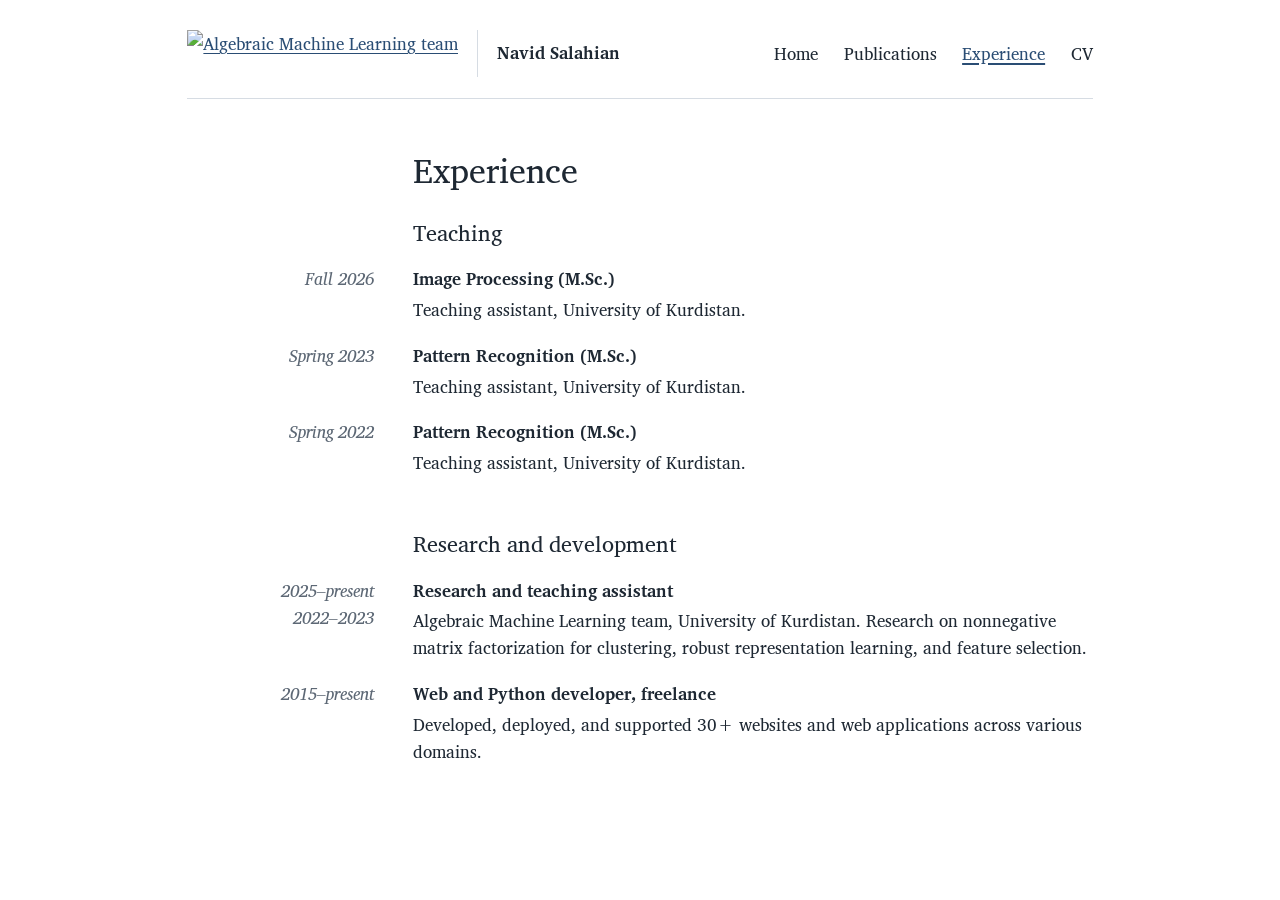
==== experience.html @ 25f6cfd6 "Add files via upload Add academic website" ====
<!doctype html>
<html lang="en">
<head>
  <meta charset="utf-8">
  <meta name="viewport" content="width=device-width, initial-scale=1">
  <title>Experience | Navid Salahian</title>
  <meta name="description" content="Navid Salahian is a machine learning researcher at the University of Kurdistan working on representation learning, nonnegative matrix factorization, and deep learning.">
  <link rel="preconnect" href="https://fonts.googleapis.com">
  <link rel="preconnect" href="https://fonts.gstatic.com" crossorigin>
  <link rel="stylesheet" href="https://fonts.googleapis.com/css2?family=Charis+SIL:ital,wght@0,400;0,700;1,400;1,700&amp;display=swap">
  <link rel="stylesheet" href="assets/css/style.css">
</head>
<body>
  <a class="skip-link" href="#main">Skip to content</a>
  <div class="page">
    <header class="site-header">
      <div class="site-brand">
          <a class="brand-logo" href="https://amlteams.github.io/">
          <img src="https://amlteams.github.io/assets/imgs/AML3.svg" alt="Algebraic Machine Learning team" height="44">
        </a>
        <a class="site-title" href="index.html">Navid Salahian</a>
      </div>
      <nav class="site-nav" aria-label="Main">
        <ul>
          <li><a href="index.html">Home</a></li>
          <li><a href="publications.html">Publications</a></li>
          <li><a href="experience.html" aria-current="page">Experience</a></li>
          <li><a href="files/Navid_Salahian_CV.pdf">CV</a></li>
        </ul>
      </nav>
    </header>

    <main id="main">
      <section class="section section--page-title" aria-labelledby="page-title">
        <h1 class="section__title" id="page-title">Experience</h1>
      </section>

      <section class="section" aria-labelledby="teaching-title">
        <h2 class="section__title" id="teaching-title">Teaching</h2>
        <ul class="entries">
          <li class="entry">
            <p class="entry__label">Fall 2026</p>
            <div class="entry__body">
              <p class="entry__title">Image Processing (M.Sc.)</p>
              <p>Teaching assistant, University of Kurdistan.</p>
            </div>
          </li>
          <li class="entry">
            <p class="entry__label">Spring 2023</p>
            <div class="entry__body">
              <p class="entry__title">Pattern Recognition (M.Sc.)</p>
              <p>Teaching assistant, University of Kurdistan.</p>
            </div>
          </li>
          <li class="entry">
            <p class="entry__label">Spring 2022</p>
            <div class="entry__body">
              <p class="entry__title">Pattern Recognition (M.Sc.)</p>
              <p>Teaching assistant, University of Kurdistan.</p>
            </div>
          </li>
        </ul>
      </section>

      <section class="section" aria-labelledby="work-title">
        <h2 class="section__title" id="work-title">Research and development</h2>
        <ul class="entries">
          <li class="entry">
            <p class="entry__label">2025–present<br>2022–2023</p>
            <div class="entry__body">
              <p class="entry__title">Research and teaching assistant</p>
              <p>Algebraic Machine Learning team, University of Kurdistan. Research on nonnegative matrix factorization for clustering, robust representation learning, and feature selection.</p>
            </div>
          </li>
          <li class="entry">
            <p class="entry__label">2015–present</p>
            <div class="entry__body">
              <p class="entry__title">Web and Python developer, freelance</p>
              <p>Developed, deployed, and supported 30+ websites and web applications across various domains.</p>
            </div>
          </li>
        </ul>
      </section>
    </main>

  </div>

  <script src="https://code.jquery.com/jquery-3.7.1.min.js" crossorigin="anonymous"></script>
  <script src="assets/js/data.js"></script>
  <script src="assets/js/site.js"></script>
</body>
</html>
---- assets/css/style.css ----
/* Navid Salahian — academic site
   One typeface (Charis SIL), CV blue as the only accent,
   a margin column for labels, and the papers-by-topics matrix as the one visual element. */

:root {
  --paper: #ffffff;
  --ink: #1e2833;
  --muted: #5d6875;
  --rule: #d6dce3;
  --accent: #2a4d74;
  --accent-visited: #57477a;
  --tint: #edf1f6;

  --side: 11rem;
  --gap: 2.25rem;
  --measure: 40rem;
}

*,
*::before,
*::after {
  box-sizing: border-box;
}

html {
  font-size: 106.25%; /* 17px */
  -webkit-text-size-adjust: 100%;
}

body {
  margin: 0;
  background: var(--paper);
  color: var(--ink);
  font-family: "Charis SIL", Charter, "Bitstream Charter", "Sitka Text", Cambria, Georgia, serif;
  line-height: 1.6;
  font-variant-numeric: oldstyle-nums;
  text-rendering: optimizeLegibility;
}

p {
  margin: 0 0 0.75rem;
}

img {
  max-width: 100%;
  height: auto;
  display: block;
}

a {
  color: var(--accent);
  text-decoration: underline;
  text-decoration-thickness: 1px;
  text-underline-offset: 0.18em;
}

a:visited {
  color: var(--accent-visited);
}

a:hover {
  text-decoration-thickness: 2px;
}

a:focus-visible,
button:focus-visible {
  outline: 2px solid var(--accent);
  outline-offset: 2px;
}

em {
  font-style: italic;
}

h1,
h2 {
  font-weight: 400;
  line-height: 1.2;
  margin: 0;
}

.visually-hidden {
  position: absolute !important;
  width: 1px;
  height: 1px;
  overflow: hidden;
  clip: rect(0 0 0 0);
  white-space: nowrap;
}

.skip-link {
  position: absolute;
  left: 1rem;
  top: -3rem;
  background: var(--paper);
  padding: 0.25rem 0.5rem;
}

.skip-link:focus {
  top: 1rem;
}

/* Page frame */

.page {
  max-width: calc(var(--side) + var(--gap) + var(--measure) + 3rem);
  margin: 0 auto;
  padding: 0 1.5rem 4rem;
}

.site-header {
  display: flex;
  flex-wrap: wrap;
  align-items: center;
  gap: 0.5rem 1.5rem;
  padding: 1.75rem 0 1.25rem;
  margin-bottom: 3rem;
  border-bottom: 1px solid var(--rule);
}

.site-brand {
  display: flex;
  align-items: center;
  gap: 1.1rem;
}

.brand-logo img {
  display: block;
  height: 2.75rem;
  width: auto;
}

.site-brand .site-title {
  padding-left: 1.1rem;
  border-left: 1px solid var(--rule);
  line-height: 2.75rem;
}

.site-title {
  color: var(--ink);
  text-decoration: none;
  font-weight: 700;
}

.site-title:visited {
  color: var(--ink);
}

.site-nav {
  margin-left: auto;
}

.site-nav ul {
  display: flex;
  flex-wrap: wrap;
  gap: 0.25rem 1.5rem;
  list-style: none;
  margin: 0;
  padding: 0;
}

.site-nav a,
.site-nav a:visited {
  color: var(--ink);
  text-decoration: none;
}

.site-nav a:hover {
  color: var(--accent);
  text-decoration: underline;
}

.site-nav a[aria-current="page"] {
  color: var(--accent);
  text-decoration: underline;
  text-decoration-thickness: 2px;
}

/* Margin-column grid (mirrors the CV layout) */

.section {
  margin: 0 0 3.25rem;
}

.section__title,
.section__body {
  margin-left: calc(var(--side) + var(--gap));
}

.section__title {
  margin-bottom: 1.1rem;
}

h2.section__title {
  font-size: 1.3rem;
}

h1.section__title {
  font-size: 2rem;
}

.section--page-title {
  margin-bottom: 1.75rem;
}

.entries {
  list-style: none;
  margin: 0;
  padding: 0;
}

.entry {
  display: grid;
  grid-template-columns: var(--side) minmax(0, 1fr);
  column-gap: var(--gap);
}

.entries .entry + .entry {
  margin-top: 1.1rem;
}

.entry__label {
  margin: 0;
  text-align: right;
  color: var(--muted);
  font-style: italic;
}

.entry__body {
  max-width: var(--measure);
}

.entry__body > p:last-child {
  margin-bottom: 0;
}

.entry__title {
  font-weight: 700;
  margin-bottom: 0.2rem;
}

.note {
  color: var(--muted);
  max-width: var(--measure);
}

/* Intro */

.intro {
  margin-bottom: 3.25rem;
}

.portrait {
  width: 100%;
  background: var(--tint);
}

.intro h1 {
  font-size: 2.35rem;
  margin-bottom: 0.3rem;
}

.role {
  color: var(--muted);
  font-style: italic;
  margin-bottom: 1.25rem;
}

.contact {
  display: flex;
  flex-wrap: wrap;
  gap: 0.25rem 1.5rem;
  list-style: none;
  margin: 1.25rem 0 0;
  padding: 0;
}

/* Papers-by-topics matrix */

.matrix-wrap {
  overflow-x: auto;
  margin: 1.25rem 0 1rem;
  padding-bottom: 0.25rem;
}

.matrix {
  border-collapse: separate;
  border-spacing: 0;
  font-variant-numeric: lining-nums tabular-nums;
}

.matrix__corner {
  border: 0;
}

.matrix thead th {
  vertical-align: bottom;
  padding: 0 0 0.5rem;
  font-weight: 400;
}

.matrix .topic {
  display: block;
  margin: 0 auto;
  writing-mode: vertical-rl;
  transform: rotate(180deg);
  padding: 0.3rem 0.35rem;
  border: 0;
  background: none;
  font: inherit;
  font-size: 0.875rem;
  line-height: 1.2;
  text-align: left;
  color: var(--ink);
  text-decoration: none;
  white-space: nowrap;
  cursor: pointer;
}

.matrix a.topic:visited {
  color: var(--ink);
}

.matrix .topic:hover {
  color: var(--accent);
  text-decoration: underline;
  text-underline-offset: 0.18em;
}

.matrix .topic[aria-pressed="true"] {
  color: var(--accent);
  font-weight: 700;
}

.matrix tbody th,
.matrix__corner {
  position: sticky; /* paper names stay visible when the matrix scrolls on small screens */
  left: 0;
  z-index: 1;
  background: var(--paper);
}

.matrix tbody th {
  padding: 0 1rem 0 0;
  text-align: right;
  font-weight: 400;
  font-size: 0.9375rem;
  white-space: nowrap;
}

.matrix tbody th a,
.matrix tbody th a:visited {
  color: var(--ink);
  text-decoration: none;
}

.matrix tbody th a:hover {
  color: var(--accent);
  text-decoration: underline;
}

.matrix td {
  width: 2.1rem;
  height: 1.9rem;
  padding: 0;
  text-align: center;
  color: #b7c0ca;
}

.matrix td.v1 {
  color: var(--accent);
  font-weight: 700;
}

/* Square brackets around the cells, as in a written matrix */
.matrix tbody td:first-of-type {
  border-left: 1.5px solid var(--ink);
}

.matrix tbody td:last-of-type {
  border-right: 1.5px solid var(--ink);
}

.matrix tbody tr:first-child td:first-of-type,
.matrix tbody tr:first-child td:last-of-type,
.matrix tbody tr:last-child td:first-of-type,
.matrix tbody tr:last-child td:last-of-type {
  background-image: linear-gradient(var(--ink), var(--ink));
  background-size: 0.45rem 1.5px;
  background-repeat: no-repeat;
}

.matrix tbody tr:first-child td:first-of-type { background-position: left top; }
.matrix tbody tr:first-child td:last-of-type { background-position: right top; }
.matrix tbody tr:last-child td:first-of-type { background-position: left bottom; }
.matrix tbody tr:last-child td:last-of-type { background-position: right bottom; }

/* Response to hover/focus and to a selected topic */
.matrix td.is-cross,
.matrix tr.is-cross td {
  background-color: var(--tint);
}

.matrix td.is-selected {
  background-color: var(--tint);
}

.matrix tr.is-dim th,
.matrix tr.is-dim td span {
  opacity: 0.3;
}

.filter-status {
  min-height: 1.6em;
  color: var(--muted);
}

/* Publications */

.pub .entry__label {
  font-style: normal;
  font-size: 0.9375rem;
  padding-top: 0.05rem;
}

.pub:target .entry__title {
  background: var(--tint);
}

.pub__links {
  display: flex;
  flex-wrap: wrap;
  gap: 0 1rem;
  font-size: 0.9375rem;
}

.pub__links a::before,
.pub__links .bib-toggle::before {
  content: "[";
  color: var(--muted);
}

.pub__links a::after,
.pub__links .bib-toggle::after {
  content: "]";
  color: var(--muted);
}

.link-button {
  padding: 0;
  border: 0;
  background: none;
  font: inherit;
  color: var(--accent);
  text-decoration: underline;
  text-decoration-thickness: 1px;
  text-underline-offset: 0.18em;
  cursor: pointer;
}

.link-button:hover {
  text-decoration-thickness: 2px;
}

.bib {
  margin: 0.25rem 0 0.5rem;
  padding: 0.75rem 1rem;
  background: var(--tint);
  border-left: 2px solid var(--accent);
}

.bib pre {
  margin: 0 0 0.5rem;
  overflow-x: auto;
  font-family: ui-monospace, "SFMono-Regular", Menlo, Consolas, monospace;
  font-size: 0.78rem;
  line-height: 1.5;
  font-variant-numeric: lining-nums;
  white-space: pre;
}

.bib .link-button {
  font-size: 0.875rem;
}

.pub[hidden],
.pub-group[hidden] {
  display: none;
}

/* Small screens: labels move above their content */

@media (max-width: 48rem) {
  :root {
    --gap: 1.25rem;
  }

  .site-header {
    margin-bottom: 2rem;
  }

  .brand-logo img {
    height: 2.25rem;
  }

  .site-brand .site-title {
    line-height: 2.25rem;
  }

  .site-nav {
    margin-left: 0;
  }

  .section__title,
  .section__body {
    margin-left: 0;
  }

  .entry {
    grid-template-columns: minmax(0, 1fr);
  }

  .entry__label {
    text-align: left;
    margin-bottom: 0.15rem;
  }

  .intro .entry__label {
    width: 8.5rem;
    margin-bottom: 1.25rem;
  }

  .intro h1 {
    font-size: 2rem;
  }
}

@media (prefers-reduced-motion: reduce) {
  * {
    scroll-behavior: auto !important;
  }
}

/* ---------- Home: sticky profile sidebar ---------- */

.home {
  display: grid;
  grid-template-columns: var(--side) minmax(0, 1fr);
  column-gap: var(--gap);
  align-items: start;
}

.sidebar {
  position: sticky;
  top: 1.75rem;
}

.sidebar .portrait {
  margin-bottom: 1.25rem;
}

.profile-links {
  list-style: none;
  margin: 0;
  padding: 0;
  font-size: 0.9375rem;
}

.profile-links li {
  display: flex;
  align-items: center;
  gap: 0.6rem;
  color: var(--muted);
}

.profile-links li + li {
  margin-top: 0.45rem;
}

.profile-links a,
.profile-links a:visited {
  display: inline-flex;
  align-items: center;
  gap: 0.6rem;
  color: var(--ink);
  text-decoration: none;
}

.profile-links a:hover span {
  text-decoration: underline;
  text-decoration-thickness: 1px;
  text-underline-offset: 0.18em;
}

.icon {
  flex: none;
  width: 1rem;
  height: 1rem;
  fill: var(--accent);
}

.home__main {
  min-width: 0;
  max-width: var(--measure);
}

.home__main .intro {
  margin-bottom: 3.25rem;
}

.home__main .section__title,
.home__main .section__body {
  margin-left: 0;
}

.home__main .entry {
  grid-template-columns: 7.25rem minmax(0, 1fr);
  column-gap: 1.25rem;
}

.home__main .entry__label {
  text-align: left;
}

@media (max-width: 48rem) {
  .home {
    grid-template-columns: minmax(0, 1fr);
  }

  .sidebar {
    position: static;
    margin-bottom: 2rem;
  }

  .sidebar .portrait {
    width: 8.5rem;
  }

  .profile-links {
    display: flex;
    flex-wrap: wrap;
    gap: 0.5rem 1.25rem;
  }

  .profile-links li + li {
    margin-top: 0;
  }

  .home__main .entry {
    grid-template-columns: minmax(0, 1fr);
  }
}
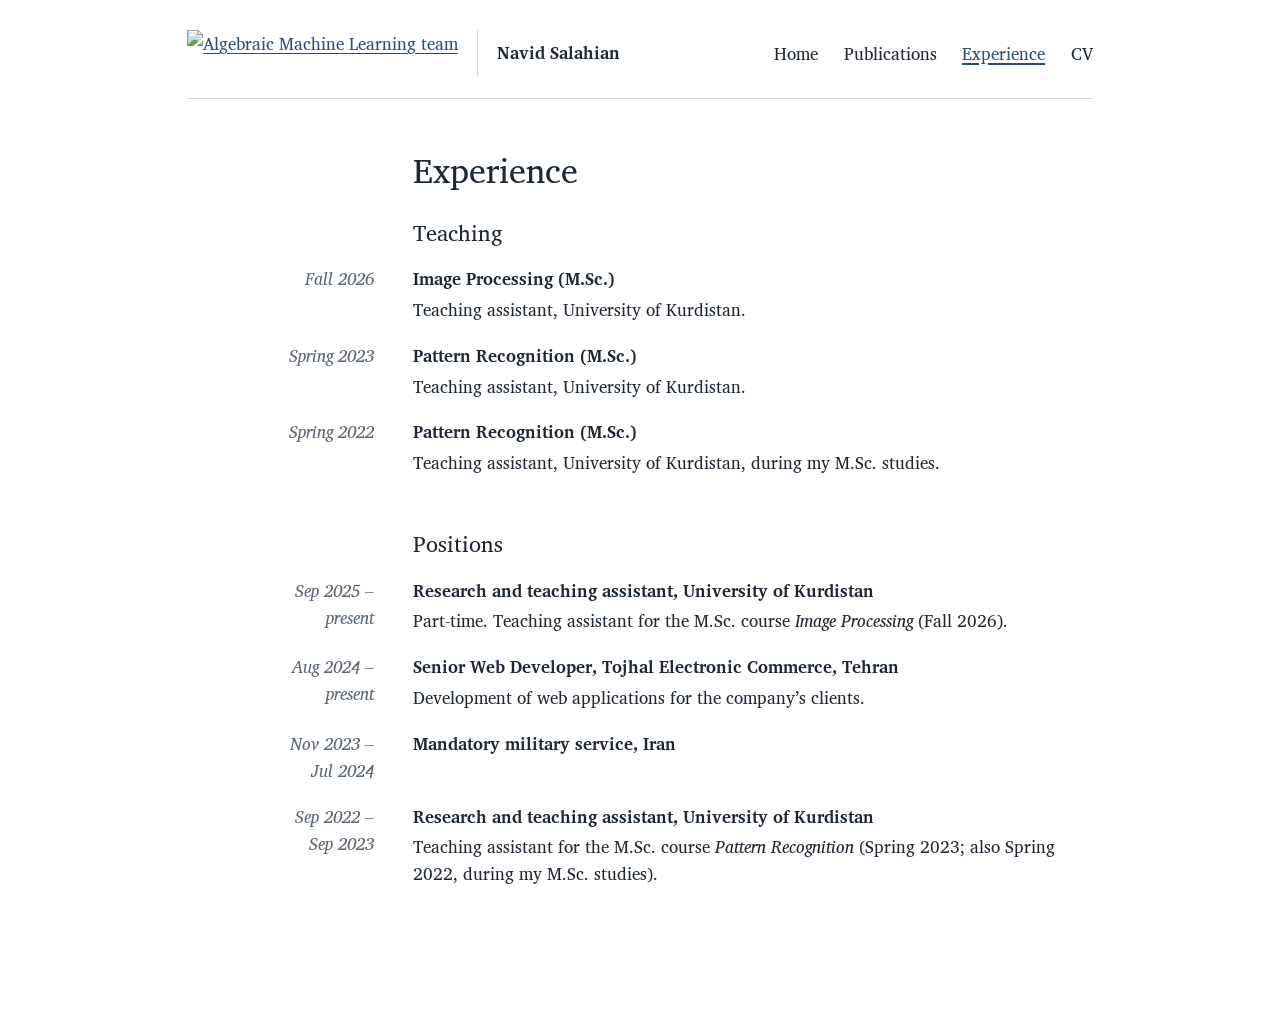
==== commit ed9b57b1: "Update experience" ====
--- a/experience.html
+++ b/experience.html
@@ -4,6 +4,7 @@
   <meta charset="utf-8">
   <meta name="viewport" content="width=device-width, initial-scale=1">
   <title>Experience | Navid Salahian</title>
+  <meta name="google-site-verification" content="DBds8zi3TC1c24_MWqrdW0b1-7aibaNAH5idofL_l4E" />
   <meta name="description" content="Navid Salahian is a machine learning researcher at the University of Kurdistan working on representation learning, nonnegative matrix factorization, and deep learning.">
   <link rel="preconnect" href="https://fonts.googleapis.com">
   <link rel="preconnect" href="https://fonts.gstatic.com" crossorigin>
@@ -56,27 +57,40 @@
             <p class="entry__label">Spring 2022</p>
             <div class="entry__body">
               <p class="entry__title">Pattern Recognition (M.Sc.)</p>
-              <p>Teaching assistant, University of Kurdistan.</p>
+              <p>Teaching assistant, University of Kurdistan, during my M.Sc. studies.</p>
             </div>
           </li>
         </ul>
       </section>
 
       <section class="section" aria-labelledby="work-title">
-        <h2 class="section__title" id="work-title">Research and development</h2>
+        <h2 class="section__title" id="work-title">Positions</h2>
         <ul class="entries">
           <li class="entry">
-            <p class="entry__label">2025–present<br>2022–2023</p>
+            <p class="entry__label">Sep 2025 –<br>present</p>
             <div class="entry__body">
-              <p class="entry__title">Research and teaching assistant</p>
-              <p>Algebraic Machine Learning team, University of Kurdistan. Research on nonnegative matrix factorization for clustering, robust representation learning, and feature selection.</p>
+              <p class="entry__title">Research and teaching assistant, University of Kurdistan</p>
+              <p>Part-time. Teaching assistant for the M.Sc. course <em>Image Processing</em> (Fall 2026).</p>
             </div>
           </li>
           <li class="entry">
-            <p class="entry__label">2015–present</p>
+            <p class="entry__label">Aug 2024 –<br>present</p>
             <div class="entry__body">
-              <p class="entry__title">Web and Python developer, freelance</p>
-              <p>Developed, deployed, and supported 30+ websites and web applications across various domains.</p>
+              <p class="entry__title">Senior Web Developer, Tojhal Electronic Commerce, Tehran</p>
+              <p>Development of web applications for the company’s clients.</p>
+            </div>
+          </li>
+          <li class="entry">
+            <p class="entry__label">Nov 2023 –<br>Jul 2024</p>
+            <div class="entry__body">
+              <p class="entry__title">Mandatory military service, Iran</p>
+            </div>
+          </li>
+          <li class="entry">
+            <p class="entry__label">Sep 2022 –<br>Sep 2023</p>
+            <div class="entry__body">
+              <p class="entry__title">Research and teaching assistant, University of Kurdistan</p>
+              <p>Teaching assistant for the M.Sc. course <em>Pattern Recognition</em> (Spring 2023; also Spring 2022, during my M.Sc. studies).</p>
             </div>
           </li>
         </ul>
